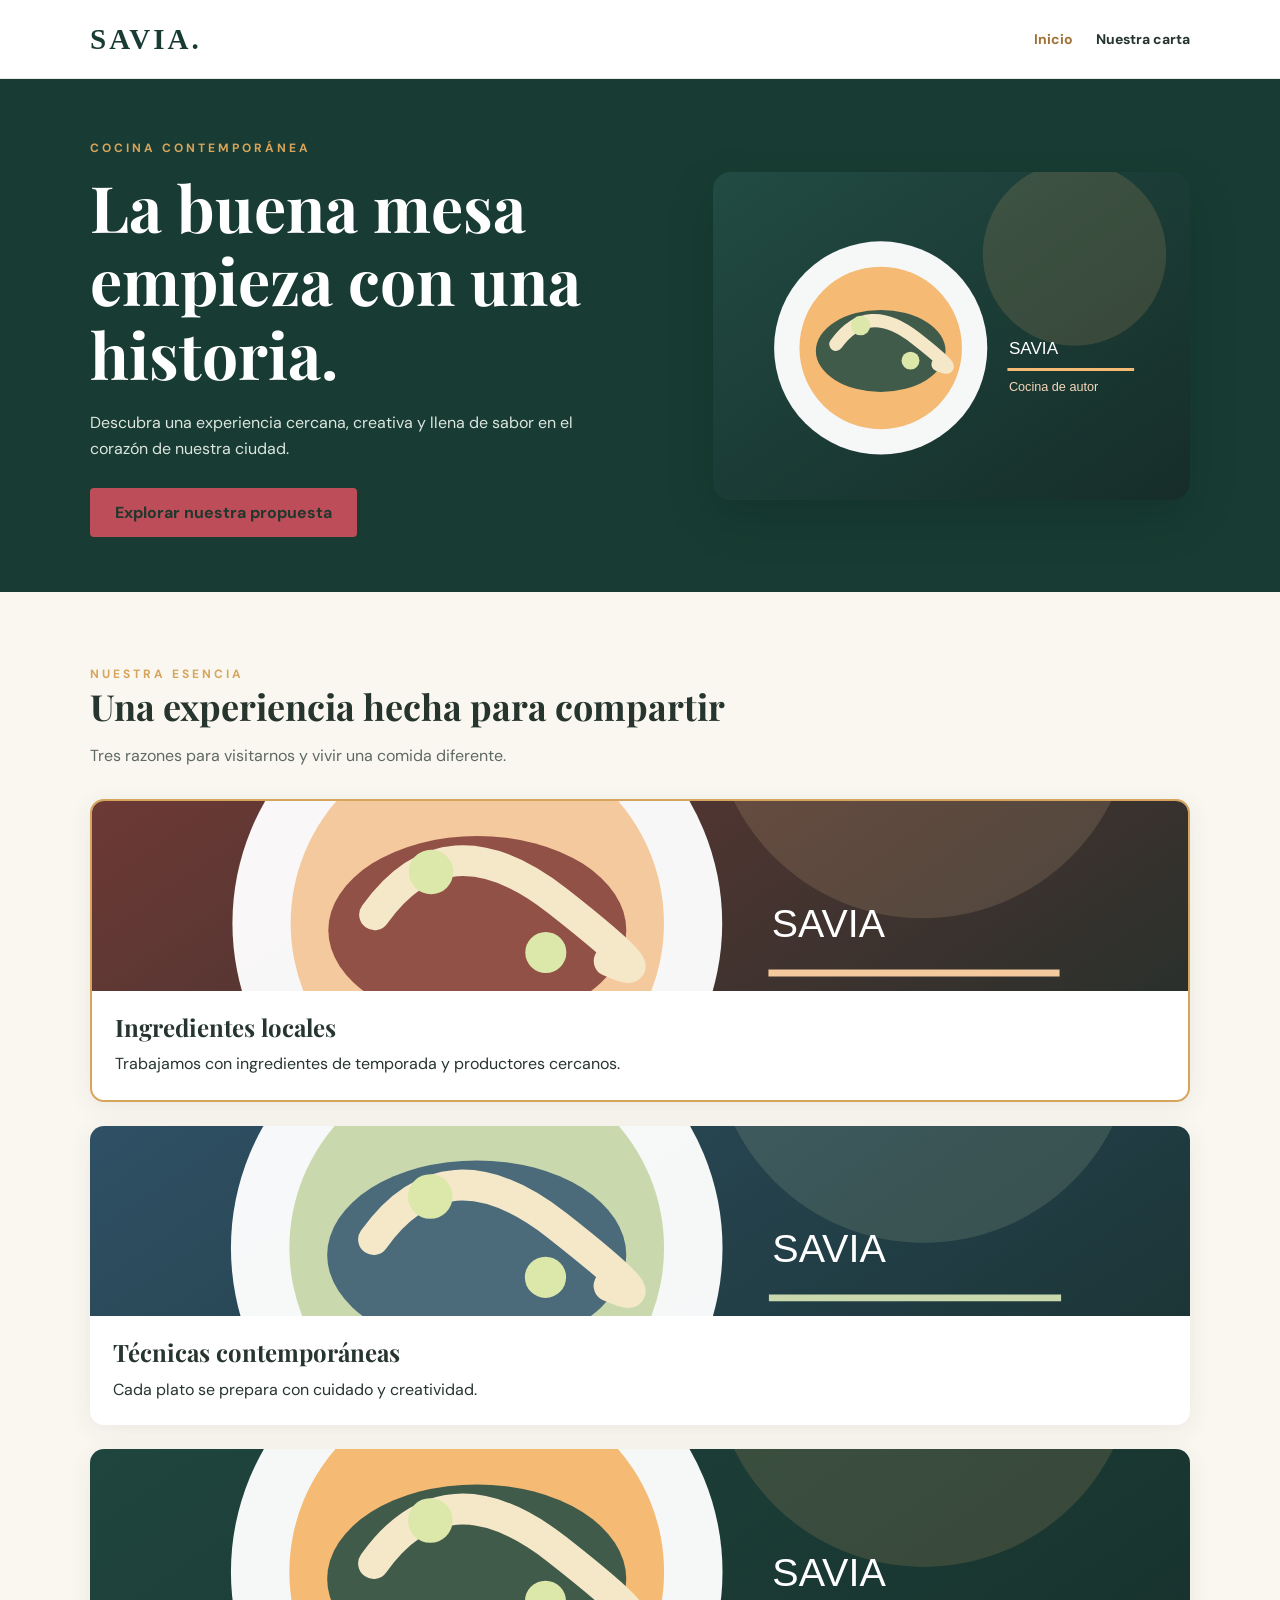
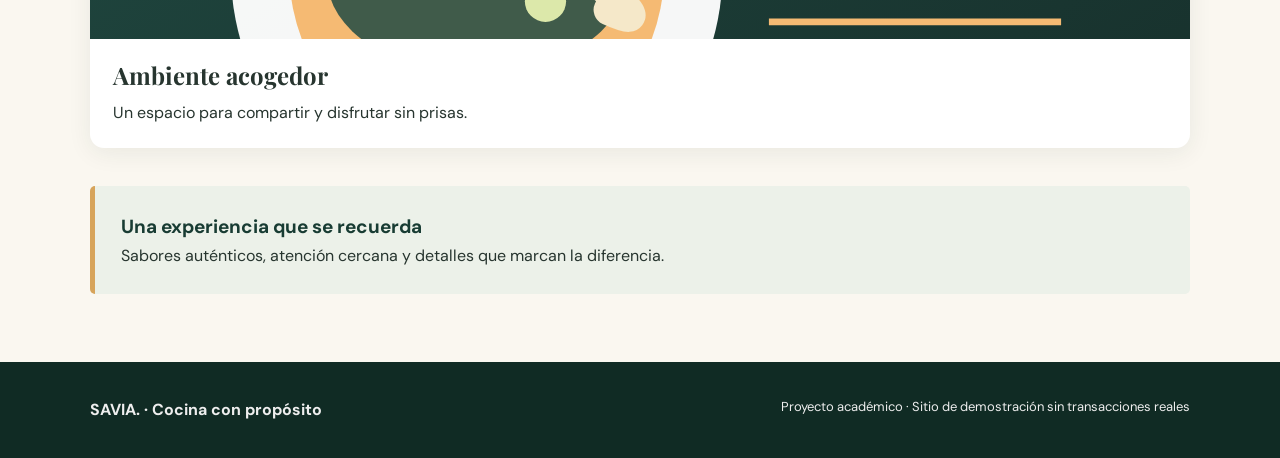
==== index.html @ 4f452783 "registro del primer commit init" ====
<!doctype html>
<html lang="es">
  <head>
    <meta charset="utf-8" />
    <meta content="width=device-width, initial-scale=1.0" name="viewport" />
    <title>SAVIA | Inicio</title>
    <link href="css/styles.css" rel="stylesheet" />
  </head>
  <body>
    <header class="site-header">
      <div class="container nav-inner">
        <a class="logo" href="index.html"> SAVIA. </a>
        <nav aria-label="Navegaci&oacute;n principal" class="nav-links">
          <a aria-current="page" href="index.html"> Inicio </a>
          <a class="nav-contact" href="pages/eventos.html"> Nuestra carta </a>
        </nav>
      </div>
    </header>

    <main>
      <section class="hero">
        <div class="container hero-grid">
          <div>
            <span class="eyebrow"> Cocina contempor&aacute;nea </span>
            <h1>La buena mesa empieza con una historia.</h1>
            <p>
              Descubra una experiencia cercana, creativa y llena de sabor en el
              coraz&oacute;n de nuestra ciudad.
            </p>
            <a class="btn" href="#" id="hero-action">
              Explorar nuestra propuesta
            </a>
          </div>
          <img
            alt="Ilustraci&oacute;n de gastronom&iacute;a Savia"
            src="images/hero.svg"
          />
        </div>
      </section>
      <section class="section container">
        <div class="section-heading">
          <span class="eyebrow"> Nuestra esencia </span>
          <h2>Una experiencia hecha para compartir</h2>
          <p class="muted">
            Tres razones para visitarnos y vivir una comida diferente.
          </p>
        </div>
        <div class="feature-layout">
          <article class="tile card-highlight">
            <img
              alt="Presentaci&oacute;n gastron&oacute;mica 1"
              src="images/plato-1.svg"
            />
            <div class="tile-copy">
              <h3>Ingredientes locales</h3>
              <p>
                Trabajamos con ingredientes de temporada y productores cercanos.
              </p>
            </div>
          </article>
          <article class="tile">
            <img
              alt="Presentaci&oacute;n gastron&oacute;mica 2"
              src="images/plato-2.svg"
            />
            <div class="tile-copy">
              <h3>T&eacute;cnicas contempor&aacute;neas</h3>
              <p>Cada plato se prepara con cuidado y creatividad.</p>
            </div>
          </article>
          <article class="tile">
            <img
              alt="Presentaci&oacute;n gastron&oacute;mica 3"
              src="images/plato-3.svg"
            />
            <div class="tile-copy">
              <h3>Ambiente acogedor</h3>
              <p>Un espacio para compartir y disfrutar sin prisas.</p>
            </div>
          </article>
        </div>
        <div class="statement">
          <p class="statement-title" id="statement-title">
            Una experiencia que se recuerda
          </p>
          <p>
            Sabores aut&eacute;nticos, atenci&oacute;n cercana y detalles que
            marcan la diferencia.
          </p>
        </div>
      </section>
    </main>
    <footer class="site-footer">
      <div class="container footer-inner">
        <strong> SAVIA. &middot; Cocina con prop&oacute;sito </strong>
        <p>
          Proyecto acad&eacute;mico &middot; Sitio de demostraci&oacute;n sin
          transacciones reales
        </p>
      </div>
    </footer>
  </body>
</html>
---- css/styles.css ----
@import url("https://fonts.googleapis.com/css2?family=DM+Sans:wght@400;500;600;700&family=Playfair+Display:wght@600;700&display=swap");
:root {
  --forest: #183c33;
  --cream: #faf7f0;
  --gold: #d7a45b;
  --ink: #27352f;
  --mute: #5f6963;
}
* {
  box-sizing: border-box;
}
body {
  margin: 0;
  background: var(--cream);
  color: var(--ink);
  font-family: "DM Sans", Arial, sans-serif;
  line-height: 1.6;
}
h1,
h2,
h3 {
  font-family: "Playfair Display", Georgia, serif;
  line-height: 1.15;
}
a {
  color: inherit;
  text-decoration: none;
}
img {
  display: block;
  max-width: 100%;
}
.container {
  width: min(1100px, calc(100% - 40px));
  margin-inline: auto;
}
.site-header {
  background: #fff;
  border-bottom: 1px solid #e8e7df;
}
.nav-inner {
  display: flex;
  align-items: center;
  justify-content: space-between;
  gap: 24px;
  min-height: 78px;
}
.logo {
  font-family: Georgia, serif;
  font-size: 29px;
  font-weight: bold;
  letter-spacing: 3px;
  color: var(--forest);
}
.nav-links {
  display: flex;
  align-items: center;
  gap: 23px;
  flex-wrap: wrap;
}
.nav-links a {
  font-size: 14px;
  font-weight: 700;
}
.nav-links a:hover,
.nav-links a[aria-current="page"] {
  color: #a17034;
}
.hero {
  background: var(--forest);
  color: white;
}
.hero-grid {
  display: grid;
  grid-template-columns: 1.1fr 0.9fr;
  gap: 40px;
  align-items: center;
  min-height: 440px;
  padding-block: 55px;
}
.hero h1 {
  font-size: clamp(36px, 5vw, 65px);
  margin: 10px 0 20px;
}
.hero p {
  max-width: 540px;
  color: #dce6df;
}
.hero img {
  width: 100%;
  border-radius: 18px;
  box-shadow: 0 18px 45px #071f183d;
}
.eyebrow {
  text-transform: uppercase;
  letter-spacing: 3px;
  font-size: 12px;
  font-weight: 700;
  color: var(--gold);
}
.btn {
  display: inline-block;
  background: var(--gold);
  color: #21372d;
  padding: 12px 25px;
  border-radius: 4px;
  font-weight: 700;
  margin-top: 10px;
}
.btn:hover {
  filter: brightness(0.93);
}
.section {
  padding-block: 68px;
}
.section h2 {
  font-size: 36px;
  margin: 0 0 15px;
}
.muted {
  color: var(--mute);
}
.feature-layout {
  display: flex;
  flex-direction: column;
  gap: 24px;
  margin-top: 30px;
}
.tile {
  background: white;
  border-radius: 14px;
  overflow: hidden;
  box-shadow: 0 5px 25px #173b2d13;
  flex: 1;
}
.tile img {
  height: 190px;
  width: 100%;
  object-fit: cover;
}
.tile-copy {
  padding: 23px;
}
.tile h3 {
  font-size: 24px;
  margin: 0 0 10px;
}
.tile p {
  margin: 0;
}
.statement {
  background: #ecf1e9;
  padding: 26px;
  border-left: 5px solid var(--gold);
  border-radius: 5px;
  margin-top: 38px;
}
.statement p {
  margin: 0;
}
.statement-title {
  font-size: 19px;
  font-weight: 700;
  color: var(--forest);
}
.section-heading {
  max-width: 690px;
}
.site-footer {
  background: #102b24;
  color: #eee;
  padding: 35px 0;
}
.footer-inner {
  display: flex;
  justify-content: space-between;
  gap: 20px;
  flex-wrap: wrap;
}
.footer-inner p {
  margin: 0;
  font-size: 13px;
}
.page-hero {
  background: var(--forest);
  color: white;
  padding: 55px 0;
}
.page-hero h1 {
  font-size: 48px;
  margin: 10px 0;
}
.page-hero p {
  max-width: 650px;
  color: #d5e4db;
}
.page-grid {
  display: grid;
  grid-template-columns: repeat(3, minmax(0, 1fr));
  gap: 24px;
  margin-top: 28px;
}
.page-grid .tile img {
  height: 185px;
}
.cta {
  padding: 22px;
  margin-top: 30px;
  background: #edf1ea;
  border-radius: 10px;
  font-weight: 600;
}
@media (max-width: 760px) {
  .nav-inner {
    align-items: flex-start;
    flex-direction: column;
    padding-block: 18px;
  }
  .nav-links {
    gap: 12px;
  }
  .hero-grid {
    grid-template-columns: 1fr;
  }
  .feature-layout {
    display: flex;
    flex-direction: column;
  }
  .page-grid {
    display: grid;
    grid-template-columns: 1fr;
  }
  .hero h1 {
    font-size: 39px;
  }
  .page-hero h1 {
    font-size: 37px;
  }
}
.card-highlight {
  border: 2px solid #d7a45b;
}

#hero-action {
  background: #bd4d58;
}
@media (max-width: 760px) {
  .nav-inner {
    flex-direction: row;
  }
  .nav-links {
    flex-wrap: nowrap;
  }
}
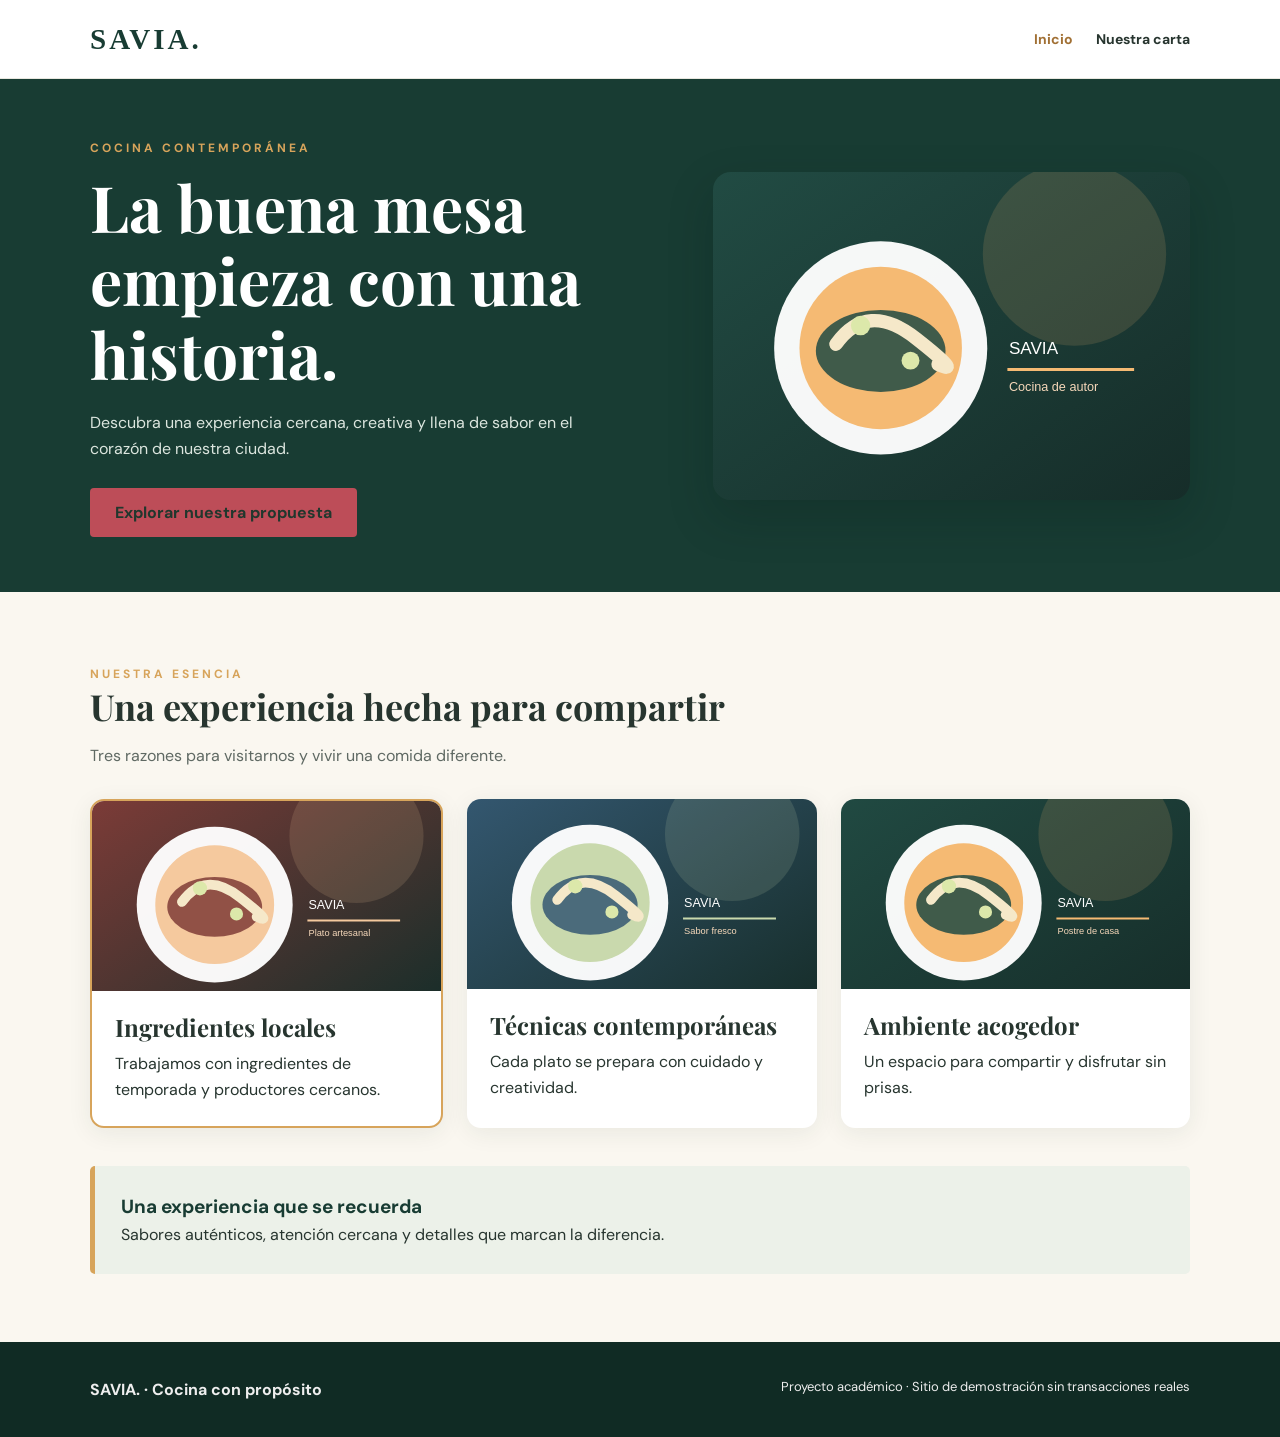
==== commit d1ad97fd: "fix Navegación" ====
--- a/index.html
+++ b/index.html
@@ -12,7 +12,7 @@
         <a class="logo" href="index.html"> SAVIA. </a>
         <nav aria-label="Navegaci&oacute;n principal" class="nav-links">
           <a aria-current="page" href="index.html"> Inicio </a>
-          <a class="nav-contact" href="pages/eventos.html"> Nuestra carta </a>
+          <a class="nav-contact" href="pages/menu.html"> Nuestra carta </a>
         </nav>
       </div>
     </header>
--- a/css/styles.css
+++ b/css/styles.css
@@ -122,7 +122,7 @@
 }
 .feature-layout {
   display: flex;
-  flex-direction: column;
+  flex-direction: row;
   gap: 24px;
   margin-top: 30px;
 }
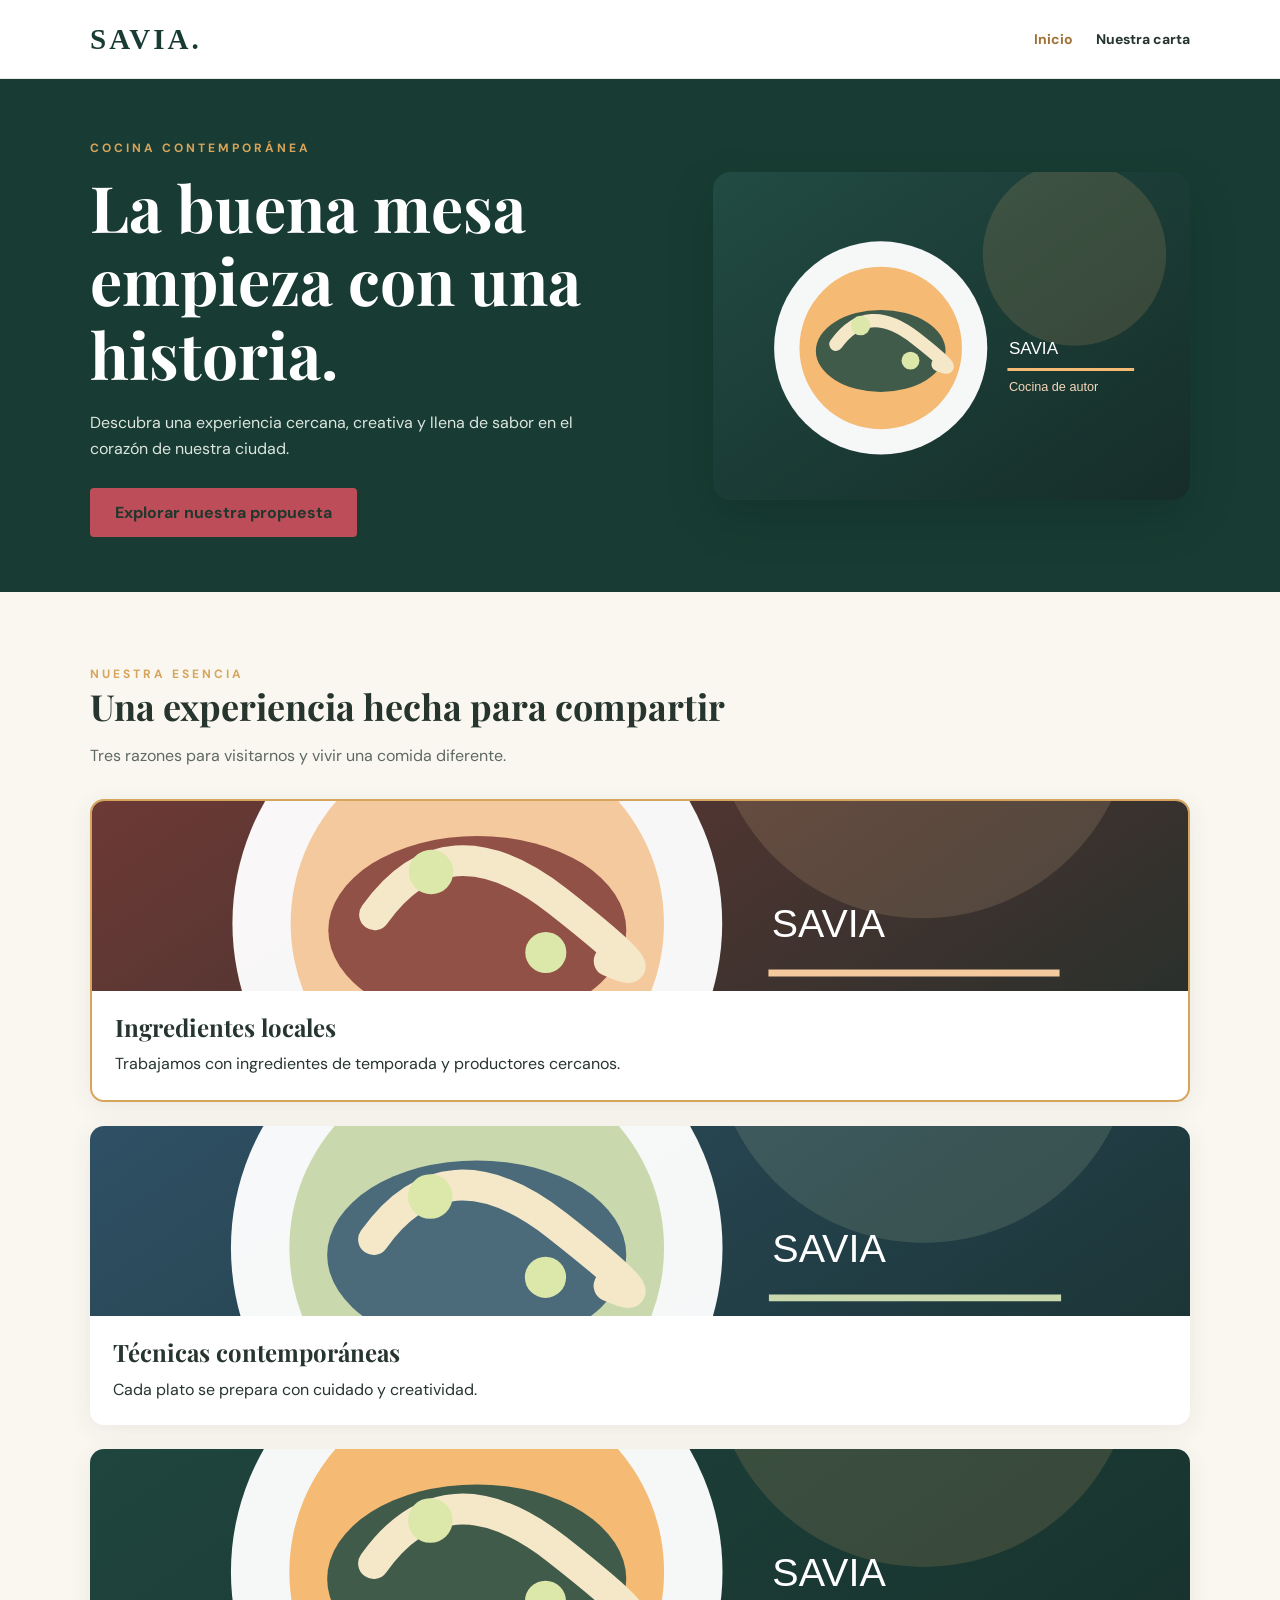
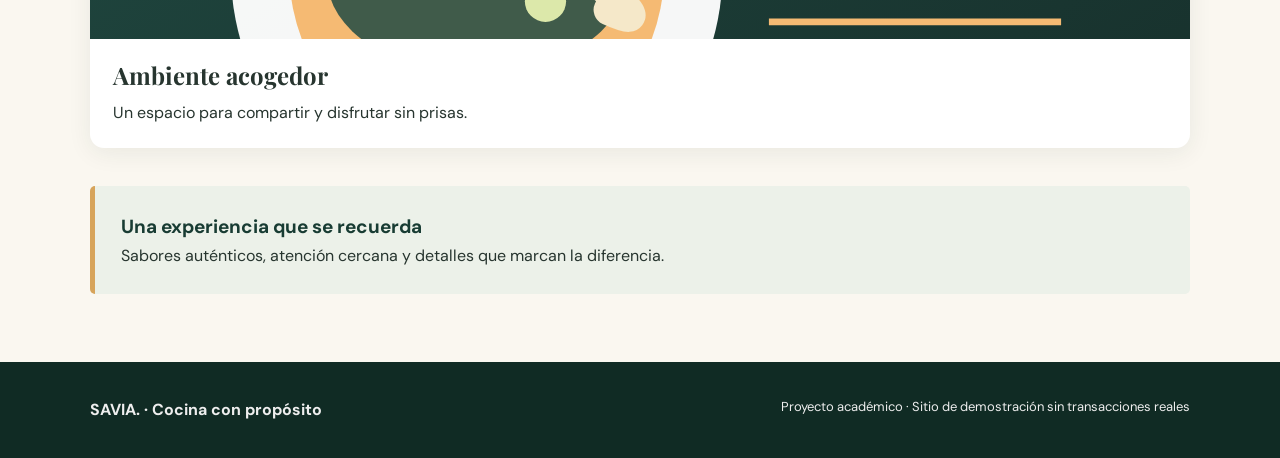
==== commit f81c25f8: "Revert "Bugs"" ====
--- a/index.html
+++ b/index.html
@@ -12,7 +12,7 @@
         <a class="logo" href="index.html"> SAVIA. </a>
         <nav aria-label="Navegaci&oacute;n principal" class="nav-links">
           <a aria-current="page" href="index.html"> Inicio </a>
-          <a class="nav-contact" href="pages/menu.html"> Nuestra carta </a>
+          <a class="nav-contact" href="pages/eventos.html"> Nuestra carta </a>
         </nav>
       </div>
     </header>
--- a/css/styles.css
+++ b/css/styles.css
@@ -122,7 +122,7 @@
 }
 .feature-layout {
   display: flex;
-  flex-direction: row;
+  flex-direction: column;
   gap: 24px;
   margin-top: 30px;
 }
